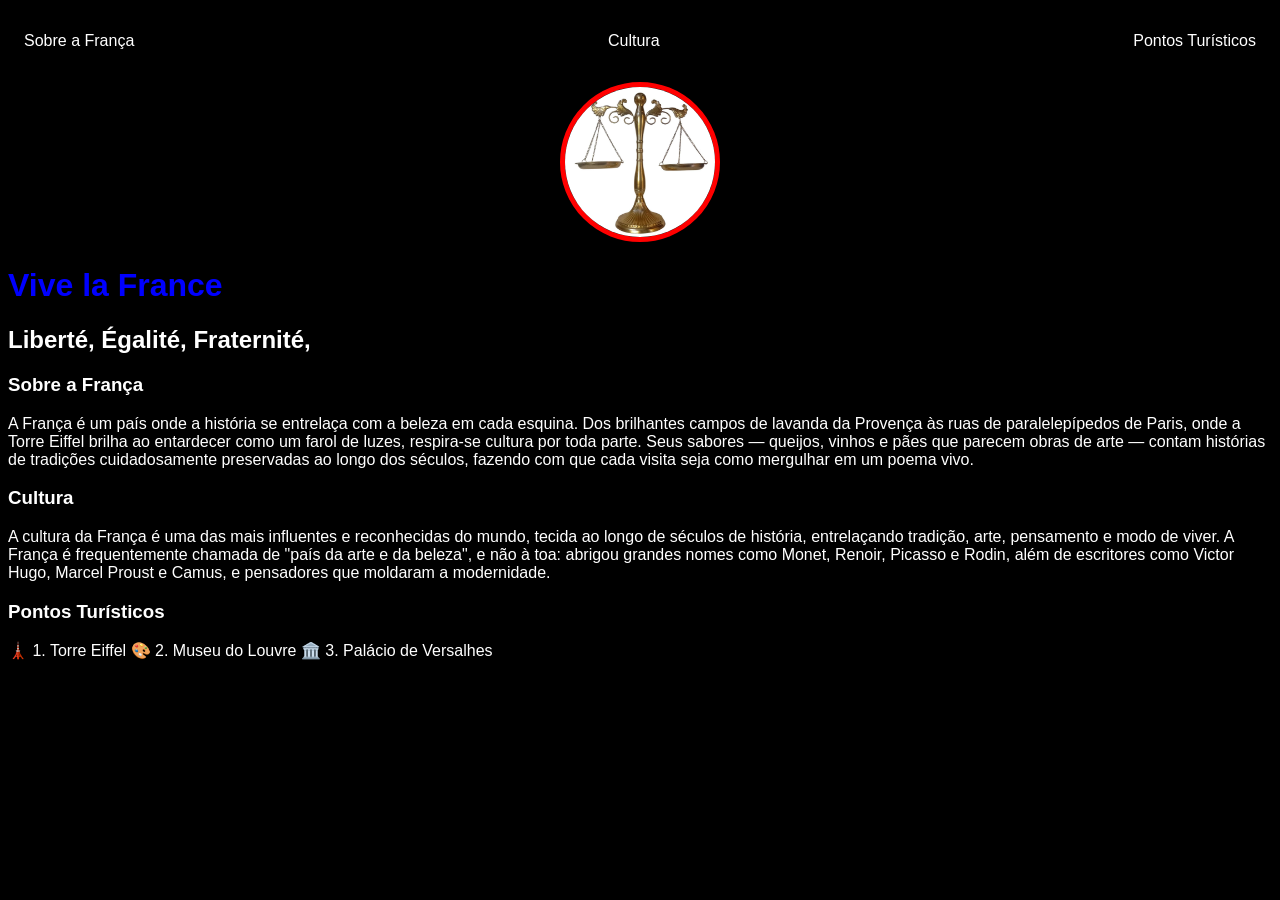
==== easy-portfolio/index.html @ f5985074 "Add files via upload" ====
<!DOCTYPE html>
<html lang="en">
<head>
    <meta charset="UTF-8">
    <meta http-equiv="X-UA-Compatible" content="IE=edge">
    <meta name="viewport" content="width=device-width, initial-scale=1.0">
    <title>Vive la France</title>
    <link rel="stylesheet" href="index.css">
</head>
<body>
    <div>
        <nave>
        <ul>
            <li>
                <a href="index.html">Sobre a França</a>
            </li>            
            <li>
                <a href="project.html">Cultura</a>
            </li>            
            <li>
                <a href="contact.html">Pontos Turísticos</a>
            </li>
        </ul>
    </nave>

    <header>
        <div class="center">
            <img src="./img/Balança da Justiça.jpg"></img>
        </div>
        <h1>Vive la France</h1>
        <h2>Liberté, Égalité, Fraternité,</h2>
    </header>

    <main>
        <section>
            <h3>Sobre a França</h3>
            <p>
                A França é um país onde a história se entrelaça com a beleza em cada esquina. Dos brilhantes campos de lavanda da Provença às ruas de paralelepípedos de Paris, onde a Torre Eiffel brilha ao entardecer como um farol de luzes, respira-se cultura por toda parte. Seus sabores — queijos, vinhos e pães que parecem obras de arte — contam histórias de tradições cuidadosamente preservadas ao longo dos séculos, fazendo com que cada visita seja como mergulhar em um poema vivo.
            </p>
        </section>
        <section>
            <h3>Cultura</h3>
            <p>
                A cultura da França é uma das mais influentes e reconhecidas do mundo, tecida ao longo de séculos de história, entrelaçando tradição, arte, pensamento e modo de viver. A França é frequentemente chamada de "país da arte e da beleza", e não à toa: abrigou grandes nomes como Monet, Renoir, Picasso e Rodin, além de escritores como Victor Hugo, Marcel Proust e Camus, e pensadores que moldaram a modernidade.
            </p>
        </section>
        <section>
            <h3>Pontos Turísticos</h3>
            <p>
                🗼 1. Torre Eiffel 🎨 2. Museu do Louvre 🏛️ 3. Palácio de Versalhes
            </p>
    </main>

    <footer>
        <a>

        </a>
    </footer>
    </div>
    
</body>

</html>
---- easy-portfolio/index.css ----
body {
    color: white;
    background-color: black;
    font-family: Arial, Helvetica, sans-serif;
}

ul {
    display: flex;
    justify-content: space-between;
    list-style-type: none;
    align-items: center;
    padding: 16px;
}

a {
    color: white;
    text-decoration: none;
}

img {
    width: 150px;
    height: 150px;
    border-radius: 50%;
    border: 5px solid red;
}

.center {
    text-align: center;
}

h1 {
    color: blue;
}
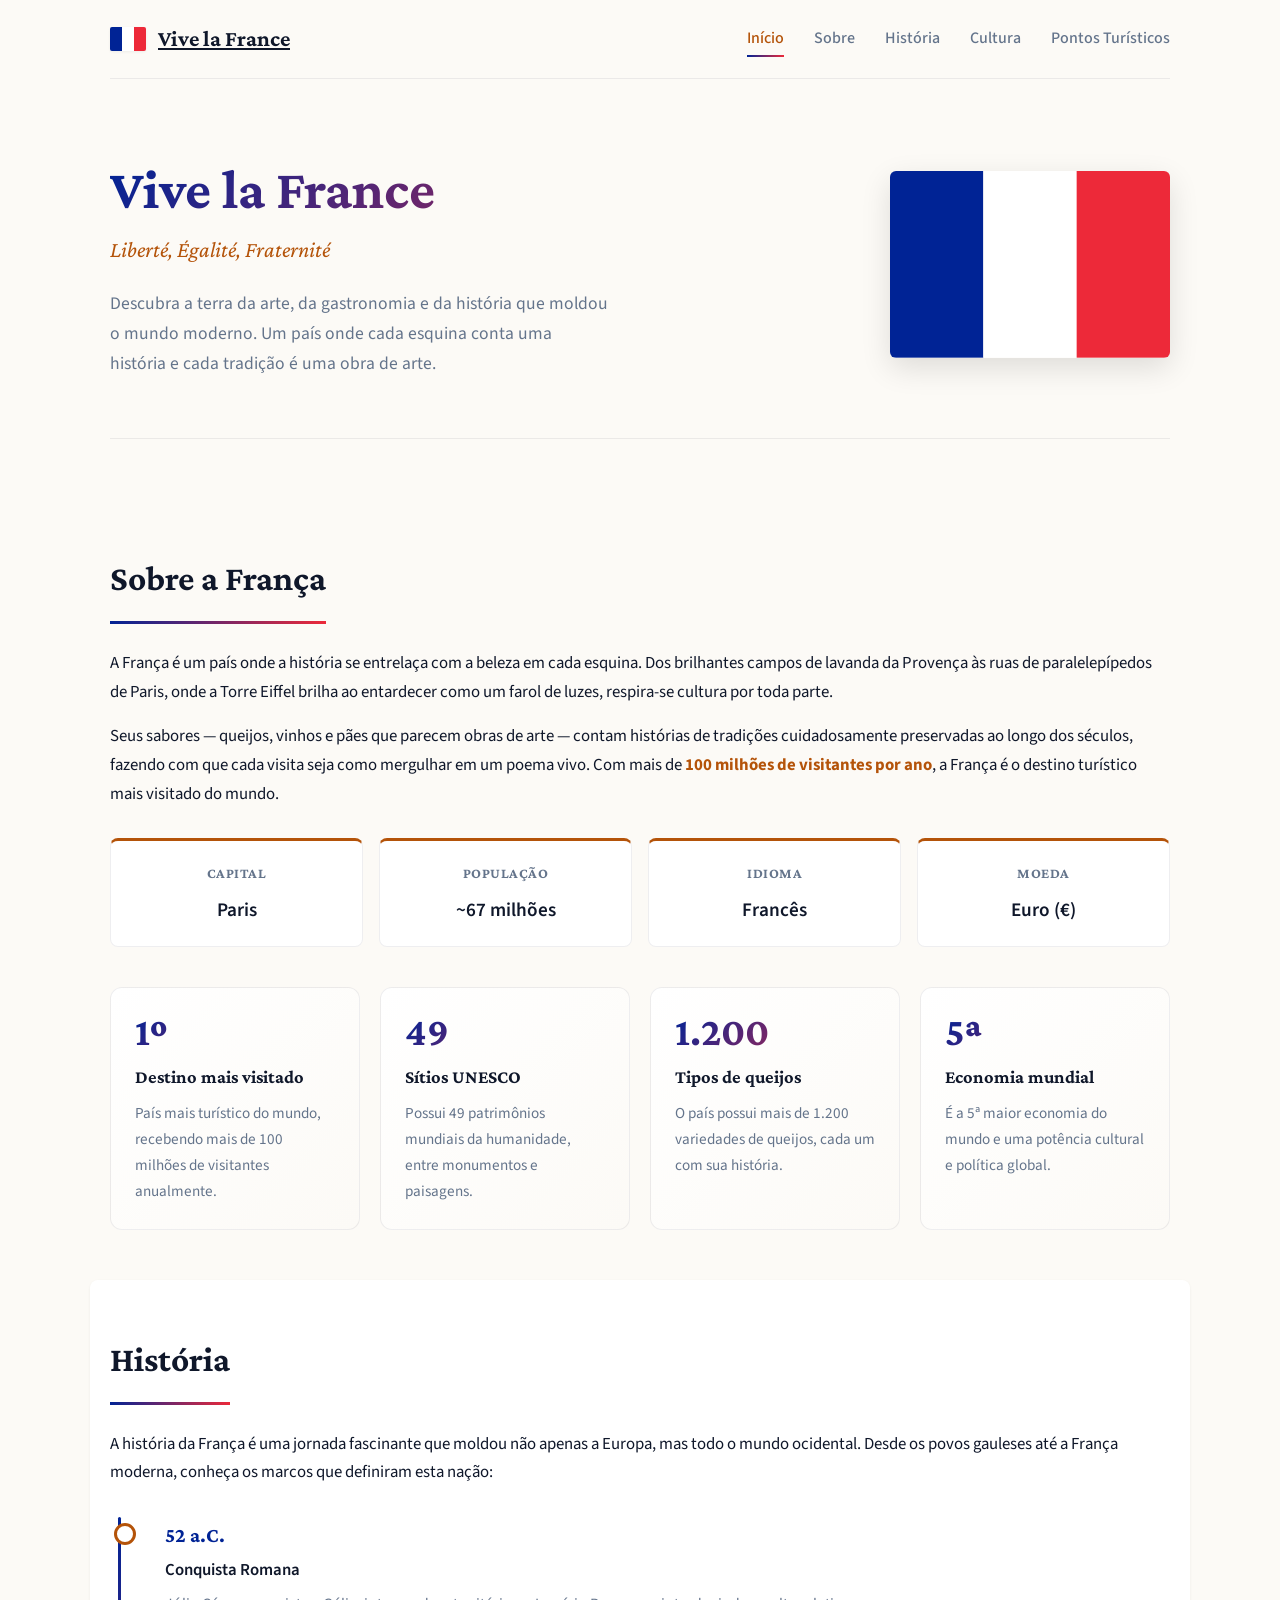
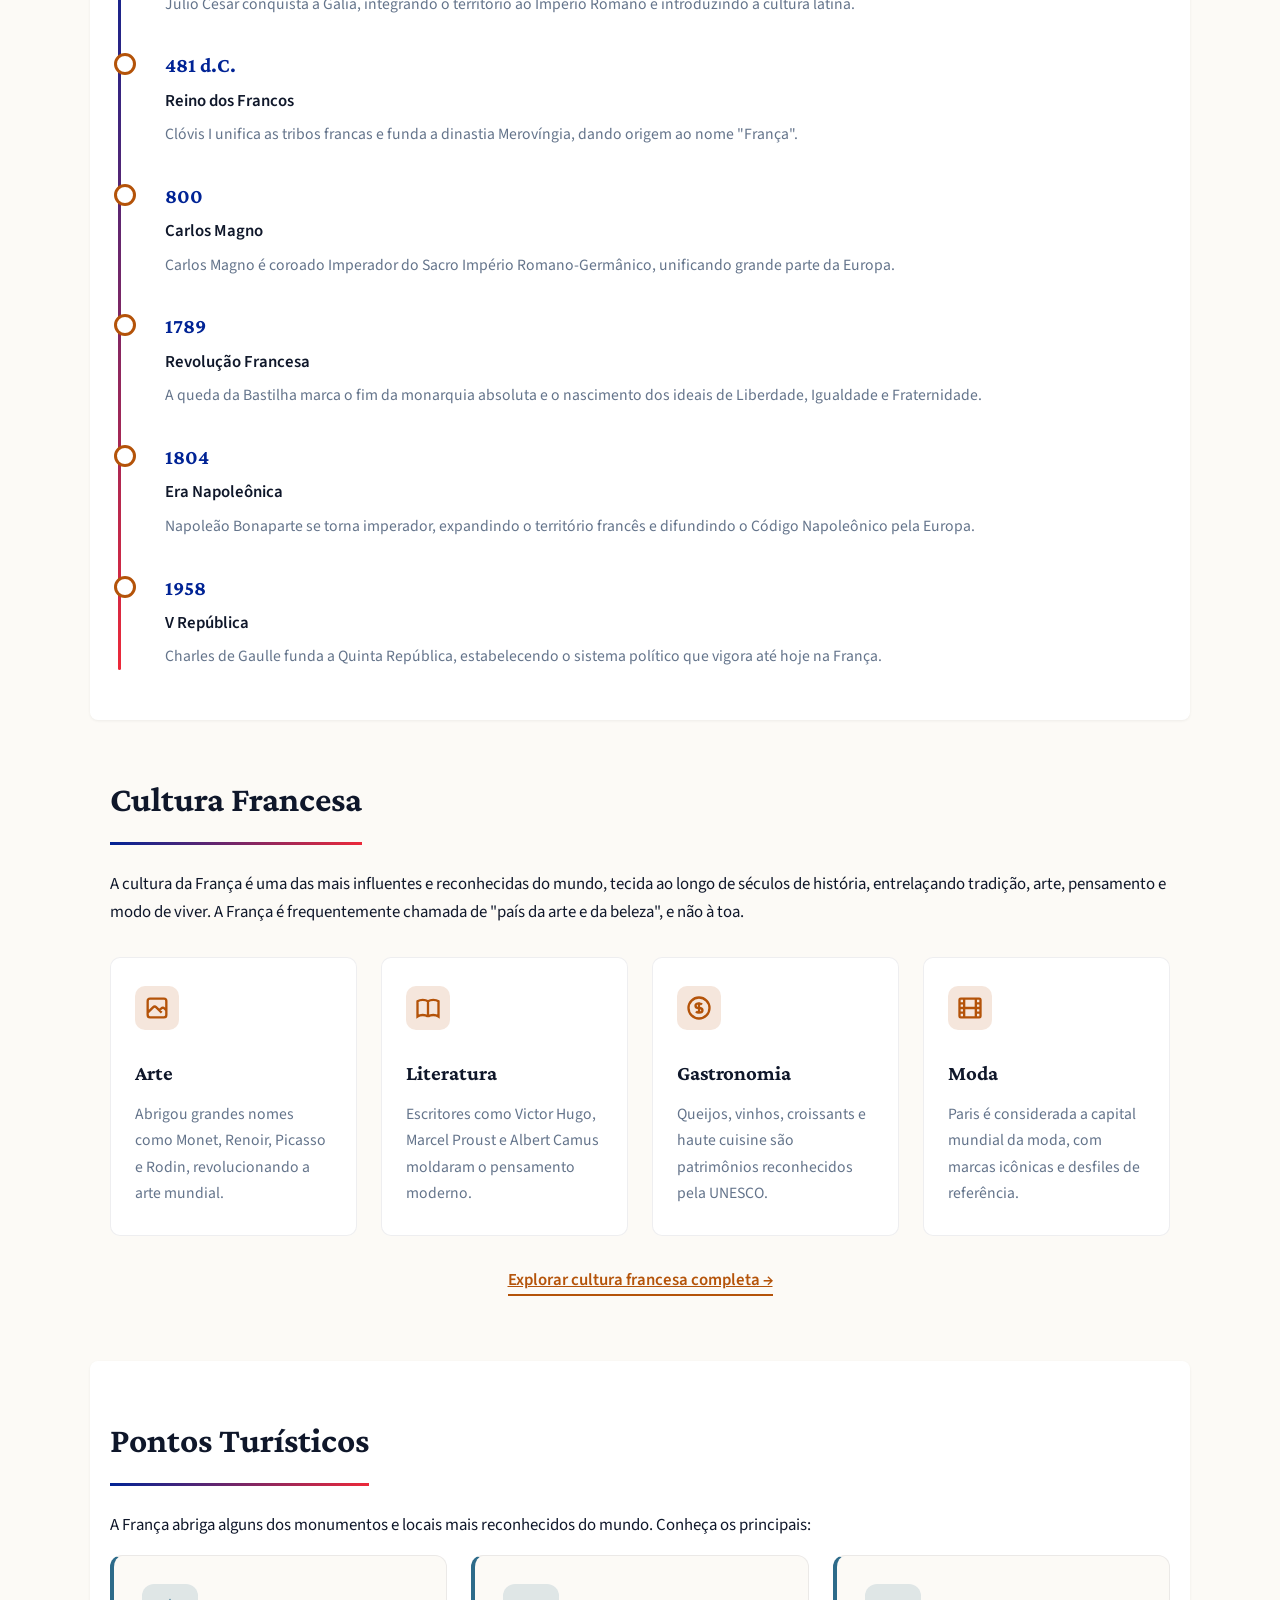
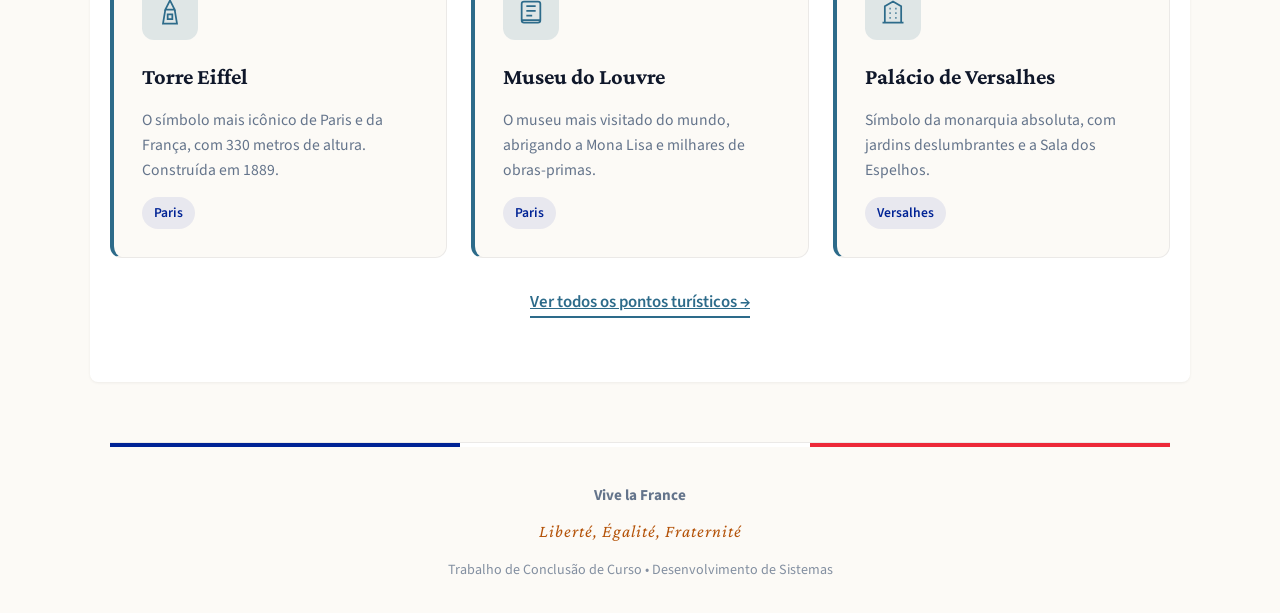
==== commit 19077a95: "Add files via upload" ====
--- a/easy-portfolio/index.html
+++ b/easy-portfolio/index.html
@@ -1,63 +1,256 @@
-<!DOCTYPE html>
-<html lang="en">
-<head>
-    <meta charset="UTF-8">
-    <meta http-equiv="X-UA-Compatible" content="IE=edge">
-    <meta name="viewport" content="width=device-width, initial-scale=1.0">
-    <title>Vive la France</title>
-    <link rel="stylesheet" href="index.css">
-</head>
-<body>
-    <div>
-        <nave>
-        <ul>
-            <li>
-                <a href="index.html">Sobre a França</a>
-            </li>            
-            <li>
-                <a href="project.html">Cultura</a>
-            </li>            
-            <li>
-                <a href="contact.html">Pontos Turísticos</a>
-            </li>
-        </ul>
-    </nave>
-
-    <header>
-        <div class="center">
-            <img src="./img/Balança da Justiça.jpg"></img>
-        </div>
-        <h1>Vive la France</h1>
-        <h2>Liberté, Égalité, Fraternité,</h2>
-    </header>
-
-    <main>
-        <section>
-            <h3>Sobre a França</h3>
-            <p>
-                A França é um país onde a história se entrelaça com a beleza em cada esquina. Dos brilhantes campos de lavanda da Provença às ruas de paralelepípedos de Paris, onde a Torre Eiffel brilha ao entardecer como um farol de luzes, respira-se cultura por toda parte. Seus sabores — queijos, vinhos e pães que parecem obras de arte — contam histórias de tradições cuidadosamente preservadas ao longo dos séculos, fazendo com que cada visita seja como mergulhar em um poema vivo.
-            </p>
-        </section>
-        <section>
-            <h3>Cultura</h3>
-            <p>
-                A cultura da França é uma das mais influentes e reconhecidas do mundo, tecida ao longo de séculos de história, entrelaçando tradição, arte, pensamento e modo de viver. A França é frequentemente chamada de "país da arte e da beleza", e não à toa: abrigou grandes nomes como Monet, Renoir, Picasso e Rodin, além de escritores como Victor Hugo, Marcel Proust e Camus, e pensadores que moldaram a modernidade.
-            </p>
-        </section>
-        <section>
-            <h3>Pontos Turísticos</h3>
-            <p>
-                🗼 1. Torre Eiffel 🎨 2. Museu do Louvre 🏛️ 3. Palácio de Versalhes
-            </p>
-    </main>
-
-    <footer>
-        <a>
-
-        </a>
-    </footer>
-    </div>
-    
-</body>
-
-</html>+<!DOCTYPE html>
+<html lang="pt-BR">
+<head>
+    <meta charset="UTF-8">
+    <meta http-equiv="X-UA-Compatible" content="IE=edge">
+    <meta name="viewport" content="width=device-width, initial-scale=1.0">
+    <title>Vive la France - Descubra a França</title>
+    <link rel="preconnect" href="https://fonts.googleapis.com">
+    <link rel="preconnect" href="https://fonts.gstatic.com" crossorigin>
+    <link href="https://fonts.googleapis.com/css2?family=Crimson+Pro:wght@400;500;600;700&family=Source+Sans+3:wght@400;500;600&display=swap" rel="stylesheet">
+    <link rel="stylesheet" href="index.css">
+</head>
+<body>
+    <div class="container">
+        <!-- Navegação -->
+        <nav class="navbar">
+            <a href="index.html" class="nav-brand">
+                <svg class="flag-icon" viewBox="0 0 30 20" aria-hidden="true">
+                    <rect width="10" height="20" fill="#002395"/>
+                    <rect x="10" width="10" height="20" fill="#FFFFFF"/>
+                    <rect x="20" width="10" height="20" fill="#ED2939"/>
+                </svg>
+                <span>Vive la France</span>
+            </a>
+            <ul class="nav-menu">
+                <li><a href="index.html" class="ativo">Início</a></li>
+                <li><a href="#sobre">Sobre</a></li>
+                <li><a href="#historia">História</a></li>
+                <li><a href="project.html">Cultura</a></li>
+                <li><a href="contact.html">Pontos Turísticos</a></li>
+            </ul>
+        </nav>
+
+        <!-- Cabeçalho / Hero -->
+        <header class="hero">
+            <div class="hero-content">
+                <h1>Vive la France</h1>
+                <p class="hero-subtitle">Liberté, Égalité, Fraternité</p>
+                <p class="hero-description">
+                    Descubra a terra da arte, da gastronomia e da história que moldou o mundo moderno. 
+                    Um país onde cada esquina conta uma história e cada tradição é uma obra de arte.
+                </p>
+            </div>
+            <div class="hero-flag">
+                <svg viewBox="0 0 300 200" aria-hidden="true">
+                    <rect width="100" height="200" fill="#002395"/>
+                    <rect x="100" width="100" height="200" fill="#FFFFFF"/>
+                    <rect x="200" width="100" height="200" fill="#ED2939"/>
+                </svg>
+            </div>
+        </header>
+
+        <!-- Conteúdo Principal -->
+        <main>
+            <!-- Seção Sobre -->
+            <section id="sobre" class="section">
+                <h2 class="section-title">Sobre a França</h2>
+                <div class="section-content">
+                    <p>
+                        A França é um país onde a história se entrelaça com a beleza em cada esquina. Dos brilhantes campos de lavanda da Provença às ruas de paralelepípedos de Paris, onde a Torre Eiffel brilha ao entardecer como um farol de luzes, respira-se cultura por toda parte.
+                    </p>
+                    <p>
+                        Seus sabores — queijos, vinhos e pães que parecem obras de arte — contam histórias de tradições cuidadosamente preservadas ao longo dos séculos, fazendo com que cada visita seja como mergulhar em um poema vivo. Com mais de <strong>100 milhões de visitantes por ano</strong>, a França é o destino turístico mais visitado do mundo.
+                    </p>
+                    
+                    <div class="info-cards">
+                        <div class="info-card">
+                            <h3>Capital</h3>
+                            <p>Paris</p>
+                        </div>
+                        <div class="info-card">
+                            <h3>População</h3>
+                            <p>~67 milhões</p>
+                        </div>
+                        <div class="info-card">
+                            <h3>Idioma</h3>
+                            <p>Francês</p>
+                        </div>
+                        <div class="info-card">
+                            <h3>Moeda</h3>
+                            <p>Euro (€)</p>
+                        </div>
+                    </div>
+
+                    <div class="destaques-grid" style="margin-top: 40px;">
+                        <div class="destaque-item">
+                            <div class="destaque-numero">1º</div>
+                            <h4>Destino mais visitado</h4>
+                            <p>País mais turístico do mundo, recebendo mais de 100 milhões de visitantes anualmente.</p>
+                        </div>
+                        <div class="destaque-item">
+                            <div class="destaque-numero">49</div>
+                            <h4>Sítios UNESCO</h4>
+                            <p>Possui 49 patrimônios mundiais da humanidade, entre monumentos e paisagens.</p>
+                        </div>
+                        <div class="destaque-item">
+                            <div class="destaque-numero">1.200</div>
+                            <h4>Tipos de queijos</h4>
+                            <p>O país possui mais de 1.200 variedades de queijos, cada um com sua história.</p>
+                        </div>
+                        <div class="destaque-item">
+                            <div class="destaque-numero">5ª</div>
+                            <h4>Economia mundial</h4>
+                            <p>É a 5ª maior economia do mundo e uma potência cultural e política global.</p>
+                        </div>
+                    </div>
+                </div>
+            </section>
+
+            <!-- Seção História -->
+            <section id="historia" class="section section-alt">
+                <h2 class="section-title">História</h2>
+                <div class="section-content">
+                    <p>
+                        A história da França é uma jornada fascinante que moldou não apenas a Europa, mas todo o mundo ocidental. Desde os povos gauleses até a França moderna, conheça os marcos que definiram esta nação:
+                    </p>
+                    
+                    <div class="timeline">
+                        <div class="timeline-item">
+                            <div class="timeline-ano">52 a.C.</div>
+                            <div class="timeline-titulo">Conquista Romana</div>
+                            <div class="timeline-desc">Júlio César conquista a Gália, integrando o território ao Império Romano e introduzindo a cultura latina.</div>
+                        </div>
+                        <div class="timeline-item">
+                            <div class="timeline-ano">481 d.C.</div>
+                            <div class="timeline-titulo">Reino dos Francos</div>
+                            <div class="timeline-desc">Clóvis I unifica as tribos francas e funda a dinastia Merovíngia, dando origem ao nome "França".</div>
+                        </div>
+                        <div class="timeline-item">
+                            <div class="timeline-ano">800</div>
+                            <div class="timeline-titulo">Carlos Magno</div>
+                            <div class="timeline-desc">Carlos Magno é coroado Imperador do Sacro Império Romano-Germânico, unificando grande parte da Europa.</div>
+                        </div>
+                        <div class="timeline-item">
+                            <div class="timeline-ano">1789</div>
+                            <div class="timeline-titulo">Revolução Francesa</div>
+                            <div class="timeline-desc">A queda da Bastilha marca o fim da monarquia absoluta e o nascimento dos ideais de Liberdade, Igualdade e Fraternidade.</div>
+                        </div>
+                        <div class="timeline-item">
+                            <div class="timeline-ano">1804</div>
+                            <div class="timeline-titulo">Era Napoleônica</div>
+                            <div class="timeline-desc">Napoleão Bonaparte se torna imperador, expandindo o território francês e difundindo o Código Napoleônico pela Europa.</div>
+                        </div>
+                        <div class="timeline-item">
+                            <div class="timeline-ano">1958</div>
+                            <div class="timeline-titulo">V República</div>
+                            <div class="timeline-desc">Charles de Gaulle funda a Quinta República, estabelecendo o sistema político que vigora até hoje na França.</div>
+                        </div>
+                    </div>
+                </div>
+            </section>
+
+            <!-- Seção Cultura (resumo com link para página completa) -->
+            <section id="cultura" class="section">
+                <h2 class="section-title">Cultura Francesa</h2>
+                <div class="section-content">
+                    <p>
+                        A cultura da França é uma das mais influentes e reconhecidas do mundo, tecida ao longo de séculos de história, entrelaçando tradição, arte, pensamento e modo de viver. A França é frequentemente chamada de "país da arte e da beleza", e não à toa.
+                    </p>
+                    <div class="culture-grid">
+                        <div class="culture-item">
+                            <svg class="culture-icon" viewBox="0 0 24 24" fill="none" stroke="currentColor" stroke-width="2" aria-hidden="true">
+                                <path d="M4 16l4.586-4.586a2 2 0 012.828 0L16 16m-2-2l1.586-1.586a2 2 0 012.828 0L20 14m-6-6h.01M6 20h12a2 2 0 002-2V6a2 2 0 00-2-2H6a2 2 0 00-2 2v12a2 2 0 002 2z"/>
+                            </svg>
+                            <h3>Arte</h3>
+                            <p>Abrigou grandes nomes como Monet, Renoir, Picasso e Rodin, revolucionando a arte mundial.</p>
+                        </div>
+                        <div class="culture-item">
+                            <svg class="culture-icon" viewBox="0 0 24 24" fill="none" stroke="currentColor" stroke-width="2" aria-hidden="true">
+                                <path d="M12 6.253v13m0-13C10.832 5.477 9.246 5 7.5 5S4.168 5.477 3 6.253v13C4.168 18.477 5.754 18 7.5 18s3.332.477 4.5 1.253m0-13C13.168 5.477 14.754 5 16.5 5c1.747 0 3.332.477 4.5 1.253v13C19.832 18.477 18.247 18 16.5 18c-1.746 0-3.332.477-4.5 1.253"/>
+                            </svg>
+                            <h3>Literatura</h3>
+                            <p>Escritores como Victor Hugo, Marcel Proust e Albert Camus moldaram o pensamento moderno.</p>
+                        </div>
+                        <div class="culture-item">
+                            <svg class="culture-icon" viewBox="0 0 24 24" fill="none" stroke="currentColor" stroke-width="2" aria-hidden="true">
+                                <path d="M12 8c-1.657 0-3 .895-3 2s1.343 2 3 2 3 .895 3 2-1.343 2-3 2m0-8c1.11 0 2.08.402 2.599 1M12 8V7m0 1v8m0 0v1m0-1c-1.11 0-2.08-.402-2.599-1M21 12a9 9 0 11-18 0 9 9 0 0118 0z"/>
+                            </svg>
+                            <h3>Gastronomia</h3>
+                            <p>Queijos, vinhos, croissants e haute cuisine são patrimônios reconhecidos pela UNESCO.</p>
+                        </div>
+                        <div class="culture-item">
+                            <svg class="culture-icon" viewBox="0 0 24 24" fill="none" stroke="currentColor" stroke-width="2" aria-hidden="true">
+                                <path d="M7 4v16M17 4v16M3 8h4m10 0h4M3 12h18M3 16h4m10 0h4M4 20h16a1 1 0 001-1V5a1 1 0 00-1-1H4a1 1 0 00-1 1v14a1 1 0 001 1z"/>
+                            </svg>
+                            <h3>Moda</h3>
+                            <p>Paris é considerada a capital mundial da moda, com marcas icônicas e desfiles de referência.</p>
+                        </div>
+                    </div>
+                    <p style="margin-top: 30px; text-align: center;">
+                        <a href="project.html" style="color: var(--accent); font-weight: 600; border-bottom: 2px solid var(--accent); padding-bottom: 2px;">
+                            Explorar cultura francesa completa →
+                        </a>
+                    </p>
+                </div>
+            </section>
+
+            <!-- Seção Pontos Turísticos (resumo com link para página completa) -->
+            <section id="turismo" class="section section-alt">
+                <h2 class="section-title">Pontos Turísticos</h2>
+                <div class="section-content">
+                    <p class="turismo-intro">
+                        A França abriga alguns dos monumentos e locais mais reconhecidos do mundo. Conheça os principais:
+                    </p>
+                    <div class="turismo-cards">
+                        <div class="turismo-card">
+                            <div class="turismo-card-icon">
+                                <svg viewBox="0 0 24 24" fill="none" stroke="currentColor" stroke-width="1.5" aria-hidden="true">
+                                    <path d="M12 2L8 10h8L12 2zM8 10l-2 12h12l-2-12H8zM10 14h4v4h-4v-4z"/>
+                                </svg>
+                            </div>
+                            <h3>Torre Eiffel</h3>
+                            <p>O símbolo mais icônico de Paris e da França, com 330 metros de altura. Construída em 1889.</p>
+                            <span class="turismo-local">Paris</span>
+                        </div>
+                        <div class="turismo-card">
+                            <div class="turismo-card-icon">
+                                <svg viewBox="0 0 24 24" fill="none" stroke="currentColor" stroke-width="1.5" aria-hidden="true">
+                                    <path d="M4 19V5a2 2 0 012-2h12a2 2 0 012 2v14M4 19h16M4 19a2 2 0 002 2h12a2 2 0 002-2M8 7h8M8 11h8M8 15h5"/>
+                                </svg>
+                            </div>
+                            <h3>Museu do Louvre</h3>
+                            <p>O museu mais visitado do mundo, abrigando a Mona Lisa e milhares de obras-primas.</p>
+                            <span class="turismo-local">Paris</span>
+                        </div>
+                        <div class="turismo-card">
+                            <div class="turismo-card-icon">
+                                <svg viewBox="0 0 24 24" fill="none" stroke="currentColor" stroke-width="1.5" aria-hidden="true">
+                                    <path d="M3 21h18M5 21V7l7-4 7 4v14M9 9h1M9 13h1M9 17h1M14 9h1M14 13h1M14 17h1"/>
+                                </svg>
+                            </div>
+                            <h3>Palácio de Versalhes</h3>
+                            <p>Símbolo da monarquia absoluta, com jardins deslumbrantes e a Sala dos Espelhos.</p>
+                            <span class="turismo-local">Versalhes</span>
+                        </div>
+                    </div>
+                    <p style="margin-top: 30px; text-align: center;">
+                        <a href="contact.html" style="color: var(--accent2); font-weight: 600; border-bottom: 2px solid var(--accent2); padding-bottom: 2px;">
+                            Ver todos os pontos turísticos →
+                        </a>
+                    </p>
+                </div>
+            </section>
+        </main>
+
+        <!-- Rodapé -->
+        <footer class="footer">
+            <div class="footer-content">
+                <p><strong>Vive la France</strong></p>
+                <p class="footer-motto">Liberté, Égalité, Fraternité</p>
+                <p class="footer-tcc">Trabalho de Conclusão de Curso • Desenvolvimento de Sistemas</p>
+            </div>
+        </footer>
+    </div>
+</body>
+</html>
--- a/easy-portfolio/index.css
+++ b/easy-portfolio/index.css
@@ -1,33 +1,788 @@
-body {
-    color: white;
-    background-color: black;
-    font-family: Arial, Helvetica, sans-serif;
-}
-
-ul {
-    display: flex;
-    justify-content: space-between;
-    list-style-type: none;
-    align-items: center;
-    padding: 16px;
-}
-
-a {
-    color: white;
-    text-decoration: none;
-}
-
-img {
-    width: 150px;
-    height: 150px;
-    border-radius: 50%;
-    border: 5px solid red;
-}
-
-.center {
-    text-align: center;
-}
-
-h1 {
-    color: blue;
-}+/* ============================================
+   Vive la France - Estilos principais
+   Arquétipo: Magazine / Showcase
+   Categoria: History / Culture
+   ============================================ */
+
+/* Paleta de cores - History/Culture com toques da bandeira francesa */
+:root {
+    --bg: #fcfaf6;
+    --card: #ffffff;
+    --text: #0f172a;
+    --muted: #64748b;
+    --accent: #b45309;
+    --accent-soft: rgba(180, 83, 9, 0.14);
+    --accent2: #2d6b8a;
+    --accent2-soft: rgba(45, 107, 138, 0.14);
+    --border: rgba(15, 23, 42, 0.07);
+    --france-blue: #002395;
+    --france-blue-soft: rgba(0, 35, 149, 0.08);
+    --france-red: #ED2939;
+    --france-red-soft: rgba(237, 41, 57, 0.08);
+    --shadow-sm: 0 1px 3px rgba(0, 0, 0, 0.06);
+    --shadow-md: 0 4px 15px rgba(0, 0, 0, 0.08);
+    --shadow-lg: 0 10px 30px rgba(0, 0, 0, 0.12);
+}
+
+* {
+    margin: 0;
+    padding: 0;
+    box-sizing: border-box;
+}
+
+html {
+    scroll-behavior: smooth;
+}
+
+body {
+    font-family: 'Source Sans 3', Arial, sans-serif;
+    background-color: var(--bg);
+    color: var(--text);
+    line-height: 1.7;
+    overflow-x: hidden;
+}
+
+.container {
+    max-width: 1100px;
+    margin: 0 auto;
+    padding: 0 20px;
+}
+
+/* ============================================
+   Navegação
+   ============================================ */
+.navbar {
+    display: flex;
+    justify-content: space-between;
+    align-items: center;
+    padding: 20px 0;
+    border-bottom: 1px solid var(--border);
+    margin-bottom: 40px;
+    position: sticky;
+    top: 0;
+    background-color: rgba(252, 250, 246, 0.95);
+    backdrop-filter: blur(10px);
+    z-index: 100;
+}
+
+.nav-brand {
+    display: flex;
+    align-items: center;
+    gap: 12px;
+    font-family: 'Crimson Pro', serif;
+    font-size: 1.4rem;
+    font-weight: 700;
+    color: var(--text);
+    transition: transform 0.3s ease;
+}
+
+.nav-brand:hover {
+    transform: scale(1.02);
+}
+
+.flag-icon {
+    width: 36px;
+    height: 24px;
+    border-radius: 2px;
+    box-shadow: var(--shadow-sm);
+}
+
+.nav-menu {
+    display: flex;
+    list-style: none;
+    gap: 30px;
+}
+
+.nav-menu a {
+    text-decoration: none;
+    color: var(--muted);
+    font-weight: 500;
+    transition: color 0.3s ease;
+    position: relative;
+    padding-bottom: 4px;
+}
+
+.nav-menu a:hover,
+.nav-menu a.ativo {
+    color: var(--accent);
+}
+
+.nav-menu a::after {
+    content: '';
+    position: absolute;
+    bottom: -4px;
+    left: 0;
+    width: 0;
+    height: 2px;
+    background: linear-gradient(90deg, var(--france-blue), var(--france-red));
+    transition: width 0.3s ease;
+}
+
+.nav-menu a:hover::after,
+.nav-menu a.ativo::after {
+    width: 100%;
+}
+
+/* ============================================
+   Hero / Cabeçalho
+   ============================================ */
+.hero {
+    display: grid;
+    grid-template-columns: 1fr auto;
+    gap: 40px;
+    align-items: center;
+    padding: 40px 0 60px;
+    border-bottom: 1px solid var(--border);
+    margin-bottom: 60px;
+    position: relative;
+}
+
+.hero-content h1 {
+    font-family: 'Crimson Pro', serif;
+    font-size: 3.5rem;
+    font-weight: 700;
+    color: var(--text);
+    margin-bottom: 10px;
+    line-height: 1.1;
+    background: linear-gradient(135deg, var(--france-blue), var(--france-red));
+    -webkit-background-clip: text;
+    -webkit-text-fill-color: transparent;
+    background-clip: text;
+}
+
+.hero-subtitle {
+    font-family: 'Crimson Pro', serif;
+    font-size: 1.4rem;
+    font-style: italic;
+    color: var(--accent);
+    margin-bottom: 20px;
+}
+
+.hero-description {
+    font-size: 1.1rem;
+    color: var(--muted);
+    max-width: 500px;
+}
+
+.hero-flag svg {
+    width: 280px;
+    height: auto;
+    border-radius: 6px;
+    box-shadow: var(--shadow-lg);
+    transition: transform 0.5s ease;
+    animation: bandeiraOnda 4s ease-in-out infinite;
+}
+
+@keyframes bandeiraOnda {
+    0%, 100% { transform: perspective(600px) rotateY(0deg); }
+    50% { transform: perspective(600px) rotateY(5deg); }
+}
+
+/* ============================================
+   Seções
+   ============================================ */
+.section {
+    padding: 50px 0;
+    scroll-margin-top: 80px;
+}
+
+.section-alt {
+    background-color: var(--card);
+    margin: 0 -20px;
+    padding: 50px 20px;
+    border-radius: 8px;
+    box-shadow: var(--shadow-sm);
+}
+
+.section-title {
+    font-family: 'Crimson Pro', serif;
+    font-size: 2.2rem;
+    font-weight: 700;
+    color: var(--text);
+    margin-bottom: 25px;
+    padding-bottom: 12px;
+    border-bottom: 3px solid transparent;
+    border-image: linear-gradient(90deg, var(--france-blue), var(--france-red)) 1;
+    display: inline-block;
+}
+
+.section-content p {
+    margin-bottom: 16px;
+    font-size: 1.05rem;
+    color: var(--text);
+}
+
+.section-content strong {
+    color: var(--accent);
+}
+
+/* ============================================
+   Cards de informação
+   ============================================ */
+.info-cards {
+    display: grid;
+    grid-template-columns: repeat(auto-fit, minmax(180px, 1fr));
+    gap: 16px;
+    margin-top: 30px;
+}
+
+.info-card {
+    background: var(--card);
+    border: 1px solid var(--border);
+    border-radius: 8px;
+    padding: 20px;
+    text-align: center;
+    transition: transform 0.3s ease, box-shadow 0.3s ease;
+    border-top: 3px solid var(--accent);
+    position: relative;
+    overflow: hidden;
+}
+
+.info-card::before {
+    content: '';
+    position: absolute;
+    top: 0;
+    left: 0;
+    width: 100%;
+    height: 100%;
+    background: linear-gradient(135deg, var(--france-blue-soft), var(--france-red-soft));
+    opacity: 0;
+    transition: opacity 0.3s ease;
+}
+
+.info-card:hover {
+    transform: translateY(-5px);
+    box-shadow: var(--shadow-md);
+}
+
+.info-card:hover::before {
+    opacity: 1;
+}
+
+.info-card > * {
+    position: relative;
+    z-index: 1;
+}
+
+.info-card h3 {
+    font-family: 'Crimson Pro', serif;
+    font-size: 0.9rem;
+    color: var(--muted);
+    text-transform: uppercase;
+    letter-spacing: 0.5px;
+    margin-bottom: 8px;
+}
+
+.info-card p {
+    font-size: 1.2rem;
+    font-weight: 600;
+    color: var(--text);
+    margin: 0;
+}
+
+/* ============================================
+   Timeline de História
+   ============================================ */
+.timeline {
+    position: relative;
+    margin-top: 30px;
+    padding-left: 30px;
+}
+
+.timeline::before {
+    content: '';
+    position: absolute;
+    left: 8px;
+    top: 0;
+    bottom: 0;
+    width: 3px;
+    background: linear-gradient(180deg, var(--france-blue), var(--france-red));
+    border-radius: 2px;
+}
+
+.timeline-item {
+    position: relative;
+    padding-bottom: 30px;
+    padding-left: 25px;
+}
+
+.timeline-item:last-child {
+    padding-bottom: 0;
+}
+
+.timeline-item::before {
+    content: '';
+    position: absolute;
+    left: -26px;
+    top: 6px;
+    width: 16px;
+    height: 16px;
+    background: var(--card);
+    border: 3px solid var(--accent);
+    border-radius: 50%;
+    z-index: 1;
+    transition: all 0.3s ease;
+}
+
+.timeline-item:hover::before {
+    background: var(--accent);
+    transform: scale(1.2);
+}
+
+.timeline-ano {
+    font-family: 'Crimson Pro', serif;
+    font-size: 1.3rem;
+    font-weight: 700;
+    color: var(--france-blue);
+    margin-bottom: 4px;
+}
+
+.timeline-titulo {
+    font-weight: 600;
+    color: var(--text);
+    margin-bottom: 6px;
+    font-size: 1.05rem;
+}
+
+.timeline-desc {
+    color: var(--muted);
+    font-size: 0.98rem;
+}
+
+/* ============================================
+   Grid de Cultura
+   ============================================ */
+.culture-grid {
+    display: grid;
+    grid-template-columns: repeat(auto-fit, minmax(240px, 1fr));
+    gap: 24px;
+    margin-top: 30px;
+}
+
+.culture-item {
+    background: var(--card);
+    border: 1px solid var(--border);
+    border-radius: 10px;
+    padding: 28px 24px;
+    transition: transform 0.3s ease, box-shadow 0.3s ease;
+    position: relative;
+    overflow: hidden;
+}
+
+.culture-item::after {
+    content: '';
+    position: absolute;
+    top: 0;
+    left: 0;
+    width: 100%;
+    height: 4px;
+    background: linear-gradient(90deg, var(--france-blue), var(--france-red));
+    transform: scaleX(0);
+    transition: transform 0.4s ease;
+}
+
+.culture-item:hover {
+    transform: translateY(-6px);
+    box-shadow: var(--shadow-md);
+}
+
+.culture-item:hover::after {
+    transform: scaleX(1);
+}
+
+.culture-icon {
+    width: 44px;
+    height: 44px;
+    color: var(--accent);
+    margin-bottom: 16px;
+    padding: 8px;
+    background: var(--accent-soft);
+    border-radius: 10px;
+    transition: transform 0.3s ease;
+}
+
+.culture-item:hover .culture-icon {
+    transform: rotate(5deg) scale(1.1);
+}
+
+.culture-item h3 {
+    font-family: 'Crimson Pro', serif;
+    font-size: 1.3rem;
+    color: var(--text);
+    margin-bottom: 10px;
+}
+
+.culture-item p {
+    color: var(--muted);
+    font-size: 0.98rem;
+    margin: 0;
+}
+
+/* ============================================
+   Cards de Turismo
+   ============================================ */
+.turismo-intro {
+    margin-bottom: 30px;
+    font-size: 1.1rem;
+}
+
+.turismo-cards {
+    display: grid;
+    grid-template-columns: repeat(auto-fit, minmax(280px, 1fr));
+    gap: 24px;
+}
+
+.turismo-card {
+    background: var(--bg);
+    border: 1px solid var(--border);
+    border-radius: 12px;
+    padding: 28px;
+    transition: transform 0.3s ease, box-shadow 0.3s ease;
+    border-left: 4px solid var(--accent2);
+    position: relative;
+}
+
+.turismo-card:hover {
+    transform: translateY(-6px);
+    box-shadow: var(--shadow-md);
+    border-left-color: var(--france-red);
+}
+
+.turismo-card-icon {
+    width: 56px;
+    height: 56px;
+    background: var(--accent2-soft);
+    border-radius: 12px;
+    display: flex;
+    align-items: center;
+    justify-content: center;
+    margin-bottom: 18px;
+    color: var(--accent2);
+    transition: all 0.3s ease;
+}
+
+.turismo-card:hover .turismo-card-icon {
+    background: var(--france-red-soft);
+    color: var(--france-red);
+    transform: scale(1.1);
+}
+
+.turismo-card-icon svg {
+    width: 28px;
+    height: 28px;
+}
+
+.turismo-card h3 {
+    font-family: 'Crimson Pro', serif;
+    font-size: 1.4rem;
+    color: var(--text);
+    margin-bottom: 12px;
+}
+
+.turismo-card p {
+    color: var(--muted);
+    font-size: 0.98rem;
+    margin: 0;
+    line-height: 1.6;
+}
+
+.turismo-local {
+    display: inline-block;
+    margin-top: 14px;
+    padding: 4px 12px;
+    background: var(--france-blue-soft);
+    color: var(--france-blue);
+    border-radius: 20px;
+    font-size: 0.85rem;
+    font-weight: 600;
+}
+
+/* ============================================
+   Destaques / Curiosidades
+   ============================================ */
+.destaques-grid {
+    display: grid;
+    grid-template-columns: repeat(auto-fit, minmax(250px, 1fr));
+    gap: 20px;
+    margin-top: 30px;
+}
+
+.destaque-item {
+    background: linear-gradient(135deg, var(--card), var(--bg));
+    border: 1px solid var(--border);
+    border-radius: 12px;
+    padding: 24px;
+    transition: all 0.3s ease;
+}
+
+.destaque-item:hover {
+    box-shadow: var(--shadow-md);
+    transform: translateX(5px);
+}
+
+.destaque-numero {
+    font-family: 'Crimson Pro', serif;
+    font-size: 2.5rem;
+    font-weight: 700;
+    background: linear-gradient(135deg, var(--france-blue), var(--france-red));
+    -webkit-background-clip: text;
+    -webkit-text-fill-color: transparent;
+    background-clip: text;
+    line-height: 1;
+    margin-bottom: 10px;
+}
+
+.destaque-item h4 {
+    font-family: 'Crimson Pro', serif;
+    font-size: 1.15rem;
+    color: var(--text);
+    margin-bottom: 8px;
+}
+
+.destaque-item p {
+    color: var(--muted);
+    font-size: 0.95rem;
+    margin: 0;
+}
+
+/* ============================================
+   Páginas internas - Navegação entre páginas
+   ============================================ */
+.page-header {
+    text-align: center;
+    padding: 40px 0 50px;
+    border-bottom: 1px solid var(--border);
+    margin-bottom: 50px;
+}
+
+.page-header h1 {
+    font-family: 'Crimson Pro', serif;
+    font-size: 2.8rem;
+    font-weight: 700;
+    margin-bottom: 12px;
+    background: linear-gradient(135deg, var(--france-blue), var(--france-red));
+    -webkit-background-clip: text;
+    -webkit-text-fill-color: transparent;
+    background-clip: text;
+}
+
+.page-header p {
+    font-size: 1.15rem;
+    color: var(--muted);
+    max-width: 600px;
+    margin: 0 auto;
+}
+
+.voltar-btn {
+    display: inline-flex;
+    align-items: center;
+    gap: 8px;
+    padding: 10px 20px;
+    background: var(--card);
+    border: 1px solid var(--border);
+    border-radius: 8px;
+    color: var(--muted);
+    text-decoration: none;
+    font-weight: 500;
+    transition: all 0.3s ease;
+    margin-bottom: 20px;
+}
+
+.voltar-btn:hover {
+    background: var(--accent-soft);
+    color: var(--accent);
+    border-color: var(--accent);
+    transform: translateX(-3px);
+}
+
+.voltar-btn svg {
+    width: 18px;
+    height: 18px;
+}
+
+/* ============================================
+   Rodapé
+   ============================================ */
+.footer {
+    margin-top: 60px;
+    padding: 40px 0 30px;
+    border-top: 1px solid var(--border);
+    text-align: center;
+    position: relative;
+}
+
+.footer::before {
+    content: '';
+    position: absolute;
+    top: 0;
+    left: 0;
+    width: 100%;
+    height: 4px;
+    background: linear-gradient(90deg, var(--france-blue), var(--france-blue) 33%, var(--card) 33%, var(--card) 66%, var(--france-red) 66%, var(--france-red) 100%);
+}
+
+.footer-content p {
+    color: var(--muted);
+    font-size: 0.95rem;
+}
+
+.footer-motto {
+    font-family: 'Crimson Pro', serif;
+    font-style: italic;
+    color: var(--accent) !important;
+    margin-top: 8px;
+    font-size: 1.1rem !important;
+    letter-spacing: 1px;
+}
+
+.footer-tcc {
+    margin-top: 12px;
+    font-size: 0.88rem !important;
+    opacity: 0.8;
+}
+
+/* ============================================
+   Animações de entrada
+   ============================================ */
+@keyframes fadeInUp {
+    from {
+        opacity: 0;
+        transform: translateY(25px);
+    }
+    to {
+        opacity: 1;
+        transform: translateY(0);
+    }
+}
+
+.section,
+.hero,
+.navbar,
+.footer {
+    animation: fadeInUp 0.7s ease forwards;
+}
+
+.timeline-item,
+.culture-item,
+.turismo-card,
+.info-card,
+.destaque-item {
+    animation: fadeInUp 0.6s ease forwards;
+    opacity: 0;
+}
+
+.timeline-item:nth-child(1) { animation-delay: 0.1s; }
+.timeline-item:nth-child(2) { animation-delay: 0.2s; }
+.timeline-item:nth-child(3) { animation-delay: 0.3s; }
+.timeline-item:nth-child(4) { animation-delay: 0.4s; }
+.timeline-item:nth-child(5) { animation-delay: 0.5s; }
+
+.culture-item:nth-child(1),
+.turismo-card:nth-child(1),
+.info-card:nth-child(1),
+.destaque-item:nth-child(1) { animation-delay: 0.1s; }
+.culture-item:nth-child(2),
+.turismo-card:nth-child(2),
+.info-card:nth-child(2),
+.destaque-item:nth-child(2) { animation-delay: 0.2s; }
+.culture-item:nth-child(3),
+.turismo-card:nth-child(3),
+.info-card:nth-child(3),
+.destaque-item:nth-child(3) { animation-delay: 0.3s; }
+.culture-item:nth-child(4),
+.turismo-card:nth-child(4),
+.info-card:nth-child(4),
+.destaque-item:nth-child(4) { animation-delay: 0.4s; }
+.turismo-card:nth-child(5),
+.destaque-item:nth-child(5) { animation-delay: 0.5s; }
+.turismo-card:nth-child(6),
+.destaque-item:nth-child(6) { animation-delay: 0.6s; }
+
+/* ============================================
+   Responsividade
+   ============================================ */
+@media (max-width: 768px) {
+    .navbar {
+        flex-direction: column;
+        gap: 16px;
+        padding: 15px 0;
+    }
+    
+    .nav-menu {
+        gap: 20px;
+        flex-wrap: wrap;
+        justify-content: center;
+    }
+    
+    .hero {
+        grid-template-columns: 1fr;
+        text-align: center;
+        gap: 30px;
+    }
+    
+    .hero-content h1 {
+        font-size: 2.5rem;
+    }
+    
+    .hero-description {
+        margin: 0 auto;
+    }
+    
+    .hero-flag {
+        display: flex;
+        justify-content: center;
+    }
+    
+    .hero-flag svg {
+        width: 220px;
+    }
+    
+    .section-title {
+        font-size: 1.8rem;
+    }
+    
+    .info-cards {
+        grid-template-columns: repeat(2, 1fr);
+    }
+    
+    .page-header h1 {
+        font-size: 2.2rem;
+    }
+    
+    .timeline {
+        padding-left: 20px;
+    }
+}
+
+@media (max-width: 480px) {
+    .hero-content h1 {
+        font-size: 2rem;
+    }
+    
+    .hero-subtitle {
+        font-size: 1.15rem;
+    }
+    
+    .info-cards {
+        grid-template-columns: 1fr;
+    }
+    
+    .culture-grid,
+    .turismo-cards,
+    .destaques-grid {
+        grid-template-columns: 1fr;
+    }
+    
+    .section-title {
+        font-size: 1.6rem;
+    }
+    
+    .page-header h1 {
+        font-size: 1.9rem;
+    }
+    
+    .nav-menu {
+        gap: 15px;
+        font-size: 0.95rem;
+    }
+}
